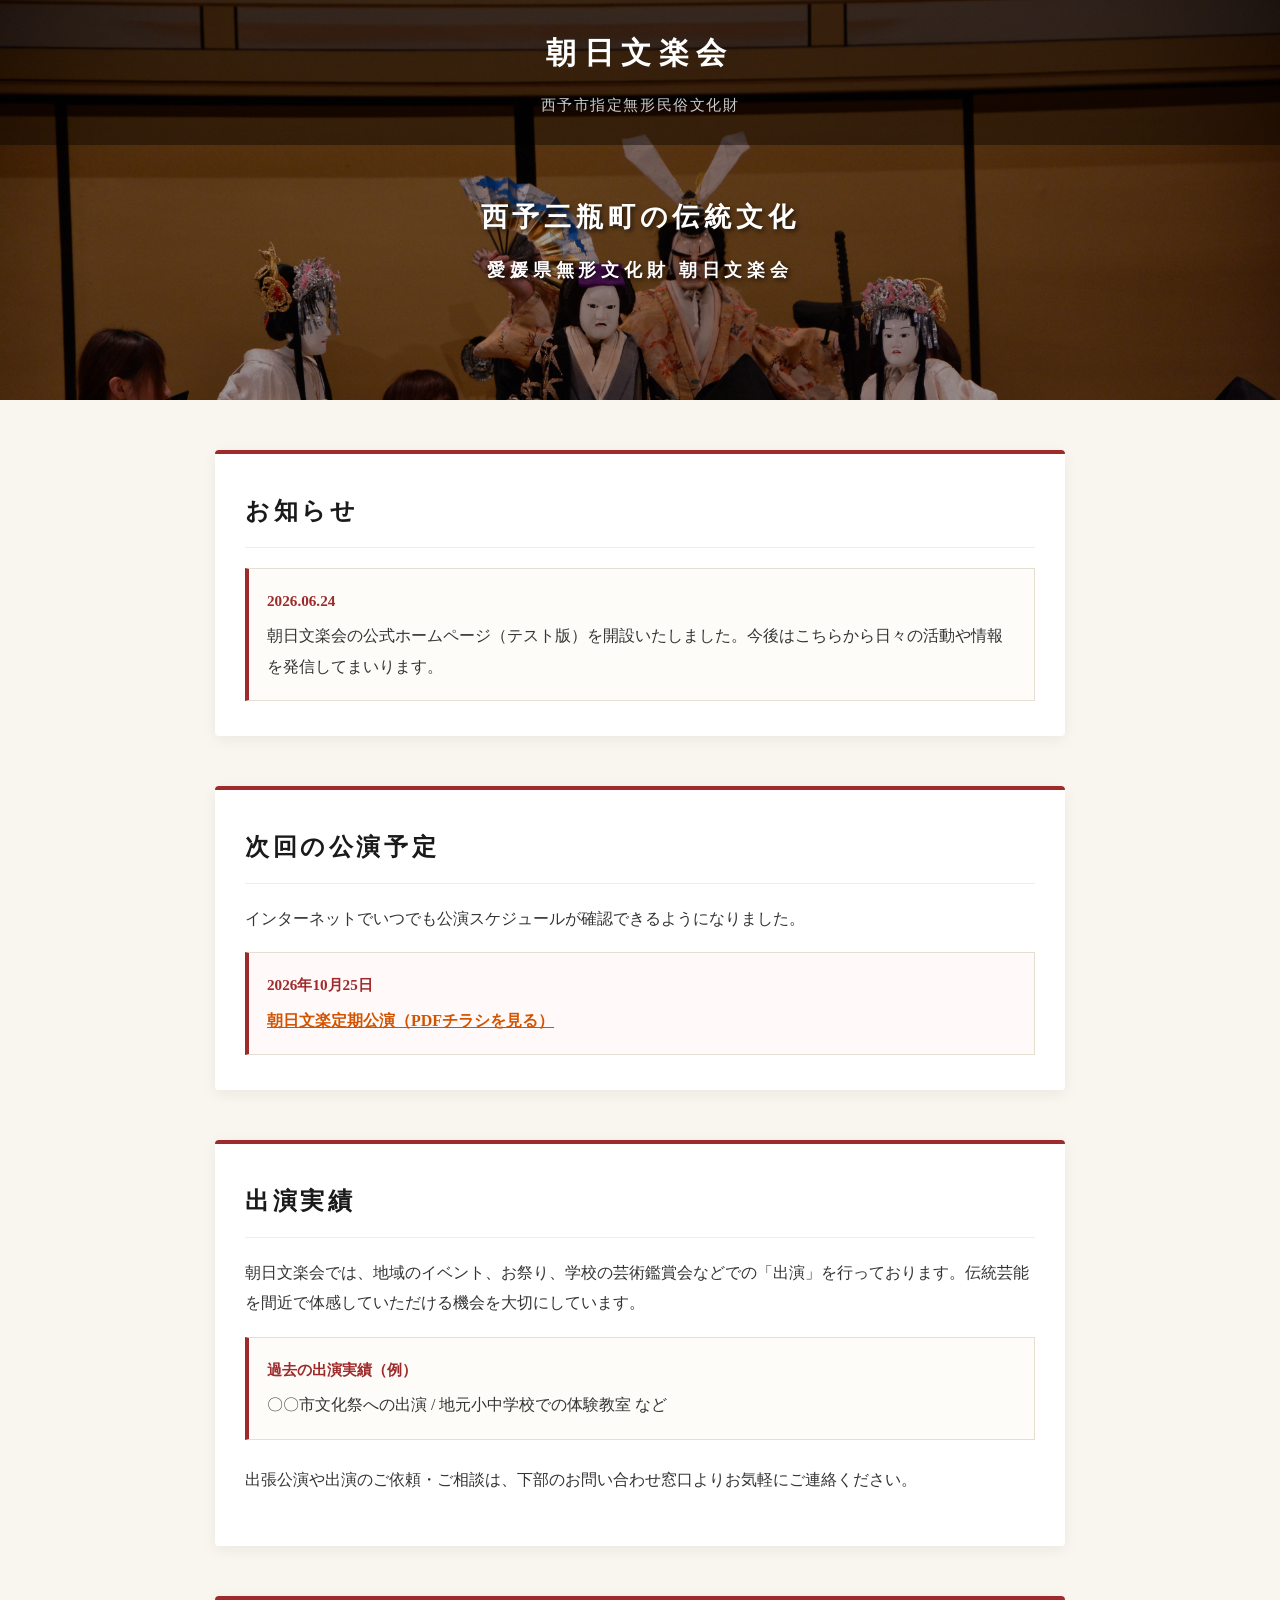
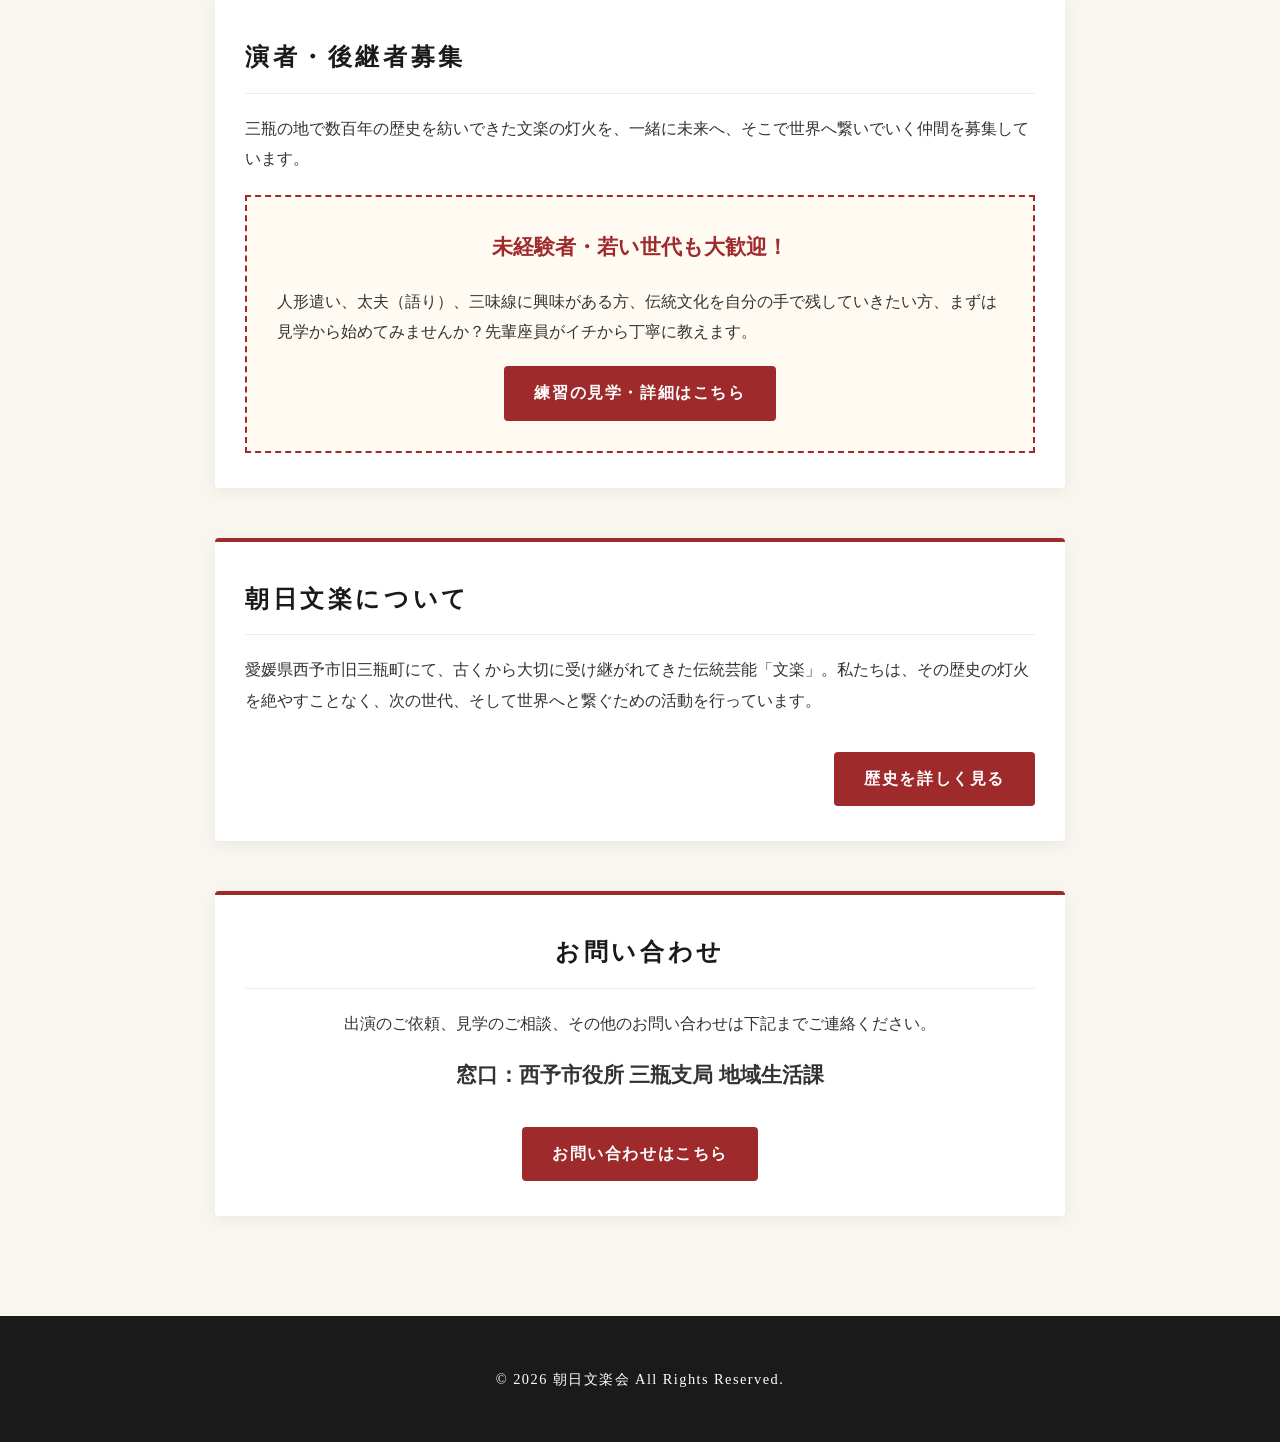
==== index.html @ 59f14d75 "Update index.html" ====
<!DOCTYPE html>
<html lang="ja">
<head>
    <meta charset="UTF-8">
    <meta name="viewport" content="width=device-width, initial-scale=1.0">
    <title>【デモ版】朝日文楽会 オフィシャルサイト</title>
    <link rel="stylesheet" href="style.css">
    <style>
        /* ナビゲーションや追加ボタンの簡易調整（style.cssに記述しても大丈夫です） */
        nav {
            text-align: center;
            margin-top: 10px;
        }
        nav a {
            color: #5c2c16;
            text-decoration: none;
            margin: 0 15px;
            font-weight: bold;
        }
        nav a:hover {
            text-decoration: underline;
        }
        .section-btn-area {
            text-align: right;
            margin-top: 15px;
        }
        /* リンクテキストが分かりやすいように少し調整を追加 */
        .info-box a {
            color: #d35400;
            font-weight: bold;
            text-decoration: underline;
        }
        .info-box a:hover {
            opacity: 0.8;
        }
    </style>
</head>
<body>

    <header>
        <h1>朝日文楽会</h1>
        <p>西予市指定無形民俗文化財</p>
    </header>

    <!-- ▼ ここにメインビジュアル（TOP画像）のHTMLを復活させました -->
    <div class="hero">
        <div class="hero-text">
            <span class="main">西予三瓶町の伝統文化</span>
            <span class="sub">愛媛県無形文化財 朝日文楽会</span>
        </div>
    </div>

    <div class="container">

        <section>
            <h2>お知らせ</h2>
            <div class="info-box">
                <span class="date">2026.06.24</span>
                <p>朝日文楽会の公式ホームページ（テスト版）を開設いたしました。今後はこちらから日々の活動や情報を発信してまいります。</p>
            </div>
        </section>

        <!-- ▼ ここを更新しました -->
        <section>
            <h2>次回の公演予定</h2>
            <p>インターネットでいつでも公演スケジュールが確認できるようになりました。</p>
            <div class="info-box upcoming">
                <span class="date">2026年10月25日</span>
                <p><a href="朝日文楽定期公演_20261025.pdf" target="_blank" rel="noopener noreferrer">朝日文楽定期公演（PDFチラシを見る）</a></p>
            </div>
        </section>

        <section>
            <h2>出演実績</h2>
            <p>朝日文楽会では、地域のイベント、お祭り、学校の芸術鑑賞会などでの「出演」を行っております。伝統芸能を間近で体感していただける機会を大切にしています。</p>
            <div class="info-box">
                <span class="date">過去の出演実績（例）</span>
                <p>〇〇市文化祭への出演 / 地元小中学校での体験教室 など</p>
            </div>
            <p class="history-p">出張公演や出演のご依頼・ご相談は、下部のお問い合わせ窓口よりお気軽にご連絡ください。</p>
        </section>

        <section>
            <h2>演者・後継者募集</h2>
            <p>三瓶の地で数百年の歴史を紡いできた文楽の灯火を、一緒に未来へ、そこで世界へ繋いでいく仲間を募集しています。</p>
            
            <div class="recruit-box">
                <h3>未経験者・若い世代も大歓迎！</h3>
                <p>
                    人形遣い、太夫（語り）、三味線に興味がある方、伝統文化を自分の手で残していきたい方、まずは見学から始めてみませんか？先輩座員がイチから丁寧に教えます。
                </p>
                <a href="#" class="btn">練習の見学・詳細はこちら</a>
            </div>
        </section>

        <section>
            <h2>朝日文楽について</h2>
            <p>愛媛県西予市旧三瓶町にて、古くから大切に受け継がれてきた伝統芸能「文楽」。私たちは、その歴史の灯火を絶やすことなく、次の世代、そして世界へと繋ぐための活動を行っています。</p>
            <div class="section-btn-area">
                <a href="about.html" class="btn">歴史を詳しく見る</a>
            </div>
        </section>

        <section class="contact-section">
            <h2>お問い合わせ</h2>
            <p>出演のご依頼、見学のご相談、その他のお問い合わせは下記までご連絡ください。</p>
            <p class="contact-window">窓口：西予市役所 三瓶支局 地域生活課</p>
            <a href="https://www.city.seiyo.ehime.jp/kakuka/mikame_shisho/chiikiseikatsu/index.html" class="btn">お問い合わせはこちら</a>
        </section>

    </div>

    <footer>
        <p>&copy; 2026 朝日文楽会 All Rights Reserved.</p>
    </footer>

</body>
</html>
---- style.css ----
@charset "UTF-8";

:root {
    --bg-color: #f8f6ef; /* 落ち着いた和紙のような白 */
    --main-color: #1a1a1a; /* 高級感のある黒 */
    --accent-color: #9e2a2b; /* 伝統的な朱・赤系 */
    --text-color: #333333;
}

body {
    font-family: 'Hiragino Mincho ProN', 'Yu Mincho', serif; /* 和風な明朝体 */
    background-color: var(--bg-color);
    color: var(--text-color);
    margin: 0;
    padding: 0;
    line-height: 1.9;
    word-wrap: break-word;
}

/* ヘッダー */
header {
    position: absolute; /* 修正: ヘッダーを浮かせて画像の上に重ねる */
    top: 0;
    left: 0;
    width: 100%;
    box-sizing: border-box; /* 修正: width: 100% と padding の競合を防ぐ */
    background-color: rgba(0, 0, 0, 0.4); /* 修正: 透明度を調整 */
    color: #ffffff;
    padding: 25px 20px; /* 修正: 上下の余白を少し戻す */
    text-align: center;
    z-index: 10; /* 修正: 画像より手前に表示させる */
}

header h1 {
    margin: 0;
    font-size: 1.9rem;
    letter-spacing: 0.25em;
    font-weight: bold;
    color: #ffffff; /* 追加: 白を強制 */
}

header p {
    margin: 8px 0 0 0;
    font-size: 0.95rem;
    color: #cccccc;
    letter-spacing: 0.1em;
}

nav a {
    color: #ffffff !important;
    text-shadow: 1px 1px 3px rgba(0,0,0,0.8);
}

/* メインビジュアル */
.hero {
    width: 100%;
    height: 400px;
    background-image: url('top01.jpg');
    background-size: cover;
    background-position: top center; /* 修正: 画像の上部を基準に表示し、顔を見やすくする */
    display: flex;
    justify-content: center;
    align-items: center;
    position: relative;
    margin-top: 0; /* 修正: 上の隙間を消す */
}

.hero::before {
    content: '';
    position: absolute;
    top:0; left:0; right:0; bottom:0;
    background: rgba(0,0,0,0.4); /* 元の落ち着いた黒ベースの透かし */
}

.hero-text {
    position: relative;
    color: #ffffff;
    text-align: center;
    letter-spacing: 0.3em;
    font-weight: bold;
    text-shadow: 2px 2px 5px rgba(0,0,0,0.7);
    margin-top: 80px; /* 修正: ヘッダーと重ならないように文字を少し下にずらす */
}

.hero-text .main {
    font-size: 1.7rem;
    display: block;
    margin-bottom: 10px;
}

.hero-text .sub {
    font-size: 1.1rem;
    display: block;
}

/* コンテンツ全体の囲み */
.container {
    max-width: 850px;
    margin: 0 auto;
    padding: 50px 20px;
}

/* 各セクションのスタイル */
section {
    background: #ffffff;
    margin-bottom: 50px;
    padding: 35px 30px;
    border-radius: 4px;
    box-shadow: 0 4px 15px rgba(0,0,0,0.06);
    border-top: 4px solid var(--accent-color);
}

h2 {
    font-size: 1.5rem;
    color: var(--main-color);
    border-bottom: 1px solid #eee;
    padding-bottom: 12px;
    margin-top: 0;
    letter-spacing: 0.15em;
    font-weight: bold;
}

/* お知らせ・公演用ボックス */
.info-box {
    background-color: #fdfcf8;
    border: 1px solid #e5dfd3;
    padding: 18px;
    margin-top: 18px;
    border-left: 4px solid var(--accent-color);
}

.info-box p {
    margin: 0;
}

/* 次回公演予定セクションの特別仕様ボックス */
.info-box.upcoming {
    background-color: #fff9f9;
    font-weight: bold;
}

.date {
    font-weight: bold;
    color: var(--accent-color);
    font-size: 0.95rem;
    display: block;
    margin-bottom: 6px;
}

/* 過去実績用ボックスの余白調整 */
.history-p {
    margin-top: 25px;
}

/* 募集用特別ボックス */
.recruit-box {
    background-color: #fffaf2;
    border: 2px dashed var(--accent-color);
    padding: 30px;
    margin-top: 20px;
    text-align: center;
}

.recruit-box h3 {
    margin-top: 0;
    color: var(--accent-color);
    font-size: 1.3rem;
}

.recruit-box p {
    margin: 15px 0 0 0;
    text-align: left;
    font-size: 0.98rem;
    line-height: 1.9;
}

/* ボタン */
.btn {
    display: inline-block;
    background-color: var(--accent-color);
    color: #ffffff;
    padding: 12px 30px;
    text-decoration: none;
    border-radius: 4px;
    font-weight: bold;
    margin-top: 20px;
    transition: background 0.3s;
    letter-spacing: 0.1em;
}

.btn:hover {
    background-color: var(--main-color);
}

/* お問い合わせセクション */
.contact-section {
    text-align: center;
}

.contact-window {
    font-weight: bold;
    font-size: 1.3rem;
    margin: 12px 0;
}

/* フッター */
footer {
    background-color: var(--main-color);
    color: #ffffff;
    text-align: center;
    padding: 35px 20px;
    font-size: 0.9rem;
    letter-spacing: 0.1em;
}

/* ボタン配置エリア（中央揃え） */
.section-btn-area {
    text-align: center;
    margin-top: 15px;
}
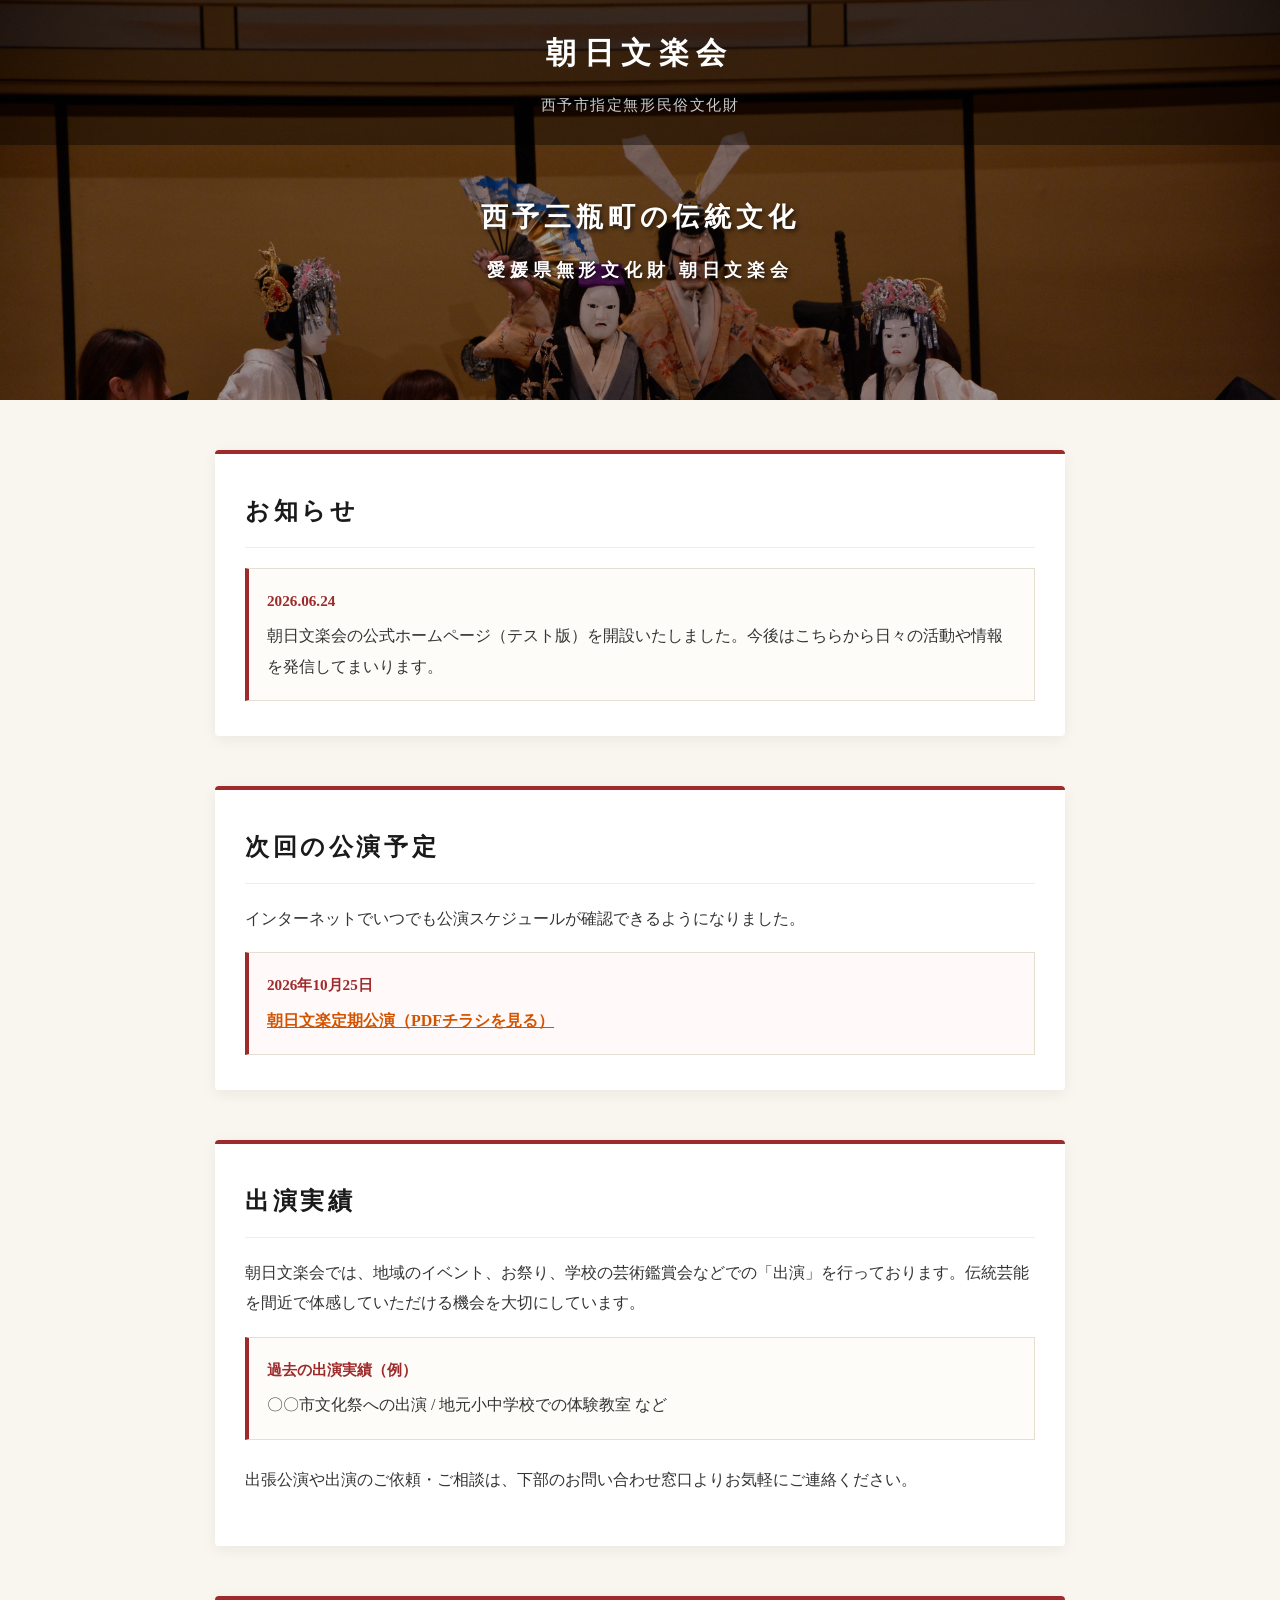
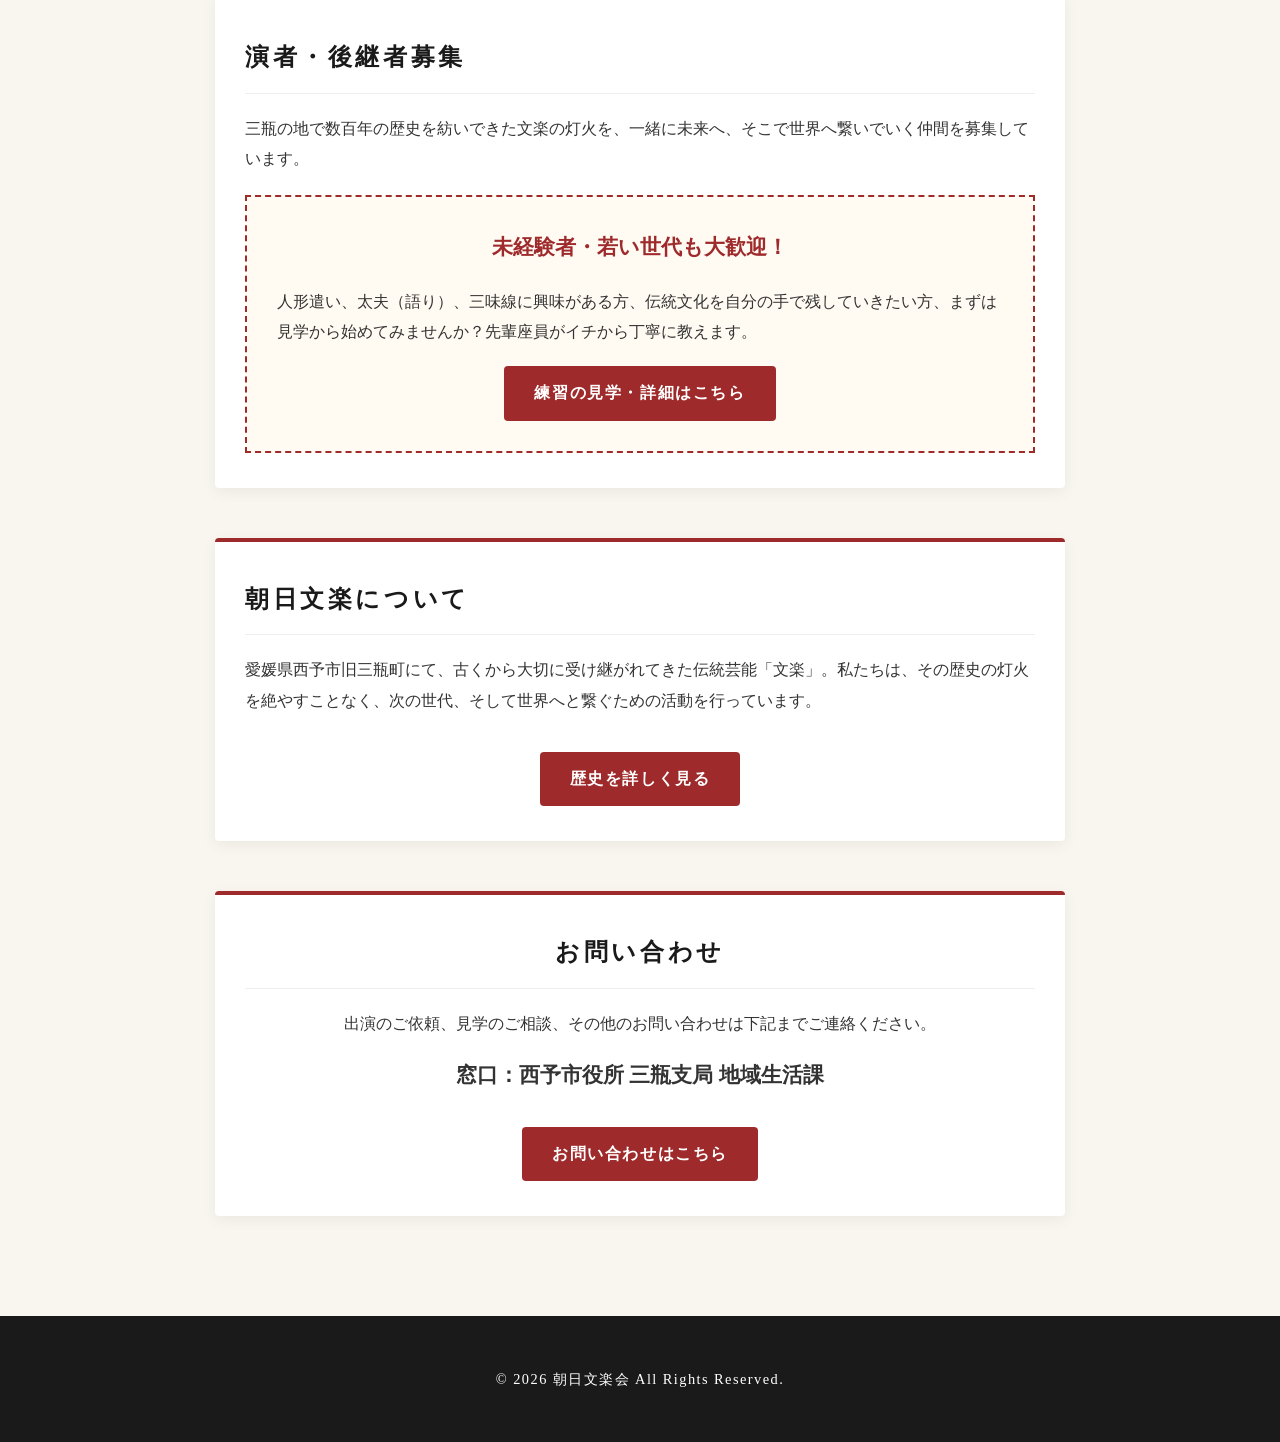
==== commit e71cb3d5: "コード調整" ====
--- a/index.html
+++ b/index.html
@@ -5,35 +5,6 @@
     <meta name="viewport" content="width=device-width, initial-scale=1.0">
     <title>【デモ版】朝日文楽会 オフィシャルサイト</title>
     <link rel="stylesheet" href="style.css">
-    <style>
-        /* ナビゲーションや追加ボタンの簡易調整（style.cssに記述しても大丈夫です） */
-        nav {
-            text-align: center;
-            margin-top: 10px;
-        }
-        nav a {
-            color: #5c2c16;
-            text-decoration: none;
-            margin: 0 15px;
-            font-weight: bold;
-        }
-        nav a:hover {
-            text-decoration: underline;
-        }
-        .section-btn-area {
-            text-align: right;
-            margin-top: 15px;
-        }
-        /* リンクテキストが分かりやすいように少し調整を追加 */
-        .info-box a {
-            color: #d35400;
-            font-weight: bold;
-            text-decoration: underline;
-        }
-        .info-box a:hover {
-            opacity: 0.8;
-        }
-    </style>
 </head>
 <body>
 
@@ -42,7 +13,6 @@
         <p>西予市指定無形民俗文化財</p>
     </header>
 
-    <!-- ▼ ここにメインビジュアル（TOP画像）のHTMLを復活させました -->
     <div class="hero">
         <div class="hero-text">
             <span class="main">西予三瓶町の伝統文化</span>
@@ -60,7 +30,6 @@
             </div>
         </section>
 
-        <!-- ▼ ここを更新しました -->
         <section>
             <h2>次回の公演予定</h2>
             <p>インターネットでいつでも公演スケジュールが確認できるようになりました。</p>
@@ -115,4 +84,4 @@
     </footer>
 
 </body>
-</html>
+</html>
--- a/style.css
+++ b/style.css
@@ -19,16 +19,16 @@
 
 /* ヘッダー */
 header {
-    position: absolute; /* 修正: ヘッダーを浮かせて画像の上に重ねる */
+    position: absolute;
     top: 0;
     left: 0;
     width: 100%;
-    box-sizing: border-box; /* 修正: width: 100% と padding の競合を防ぐ */
-    background-color: rgba(0, 0, 0, 0.4); /* 修正: 透明度を調整 */
-    color: #ffffff;
-    padding: 25px 20px; /* 修正: 上下の余白を少し戻す */
-    text-align: center;
-    z-index: 10; /* 修正: 画像より手前に表示させる */
+    box-sizing: border-box;
+    background-color: rgba(0, 0, 0, 0.4);
+    color: #ffffff;
+    padding: 25px 20px;
+    text-align: center;
+    z-index: 10;
 }
 
 header h1 {
@@ -36,7 +36,7 @@
     font-size: 1.9rem;
     letter-spacing: 0.25em;
     font-weight: bold;
-    color: #ffffff; /* 追加: 白を強制 */
+    color: #ffffff;
 }
 
 header p {
@@ -46,9 +46,22 @@
     letter-spacing: 0.1em;
 }
 
+/* ナビゲーション */
+nav {
+    text-align: center;
+    margin-top: 10px;
+}
+
 nav a {
     color: #ffffff !important;
     text-shadow: 1px 1px 3px rgba(0,0,0,0.8);
+    text-decoration: none;
+    margin: 0 15px;
+    font-weight: bold;
+}
+
+nav a:hover {
+    text-decoration: underline;
 }
 
 /* メインビジュアル */
@@ -57,19 +70,19 @@
     height: 400px;
     background-image: url('top01.jpg');
     background-size: cover;
-    background-position: top center; /* 修正: 画像の上部を基準に表示し、顔を見やすくする */
+    background-position: top center;
     display: flex;
     justify-content: center;
     align-items: center;
     position: relative;
-    margin-top: 0; /* 修正: 上の隙間を消す */
+    margin-top: 0;
 }
 
 .hero::before {
     content: '';
     position: absolute;
     top:0; left:0; right:0; bottom:0;
-    background: rgba(0,0,0,0.4); /* 元の落ち着いた黒ベースの透かし */
+    background: rgba(0,0,0,0.4);
 }
 
 .hero-text {
@@ -79,7 +92,7 @@
     letter-spacing: 0.3em;
     font-weight: bold;
     text-shadow: 2px 2px 5px rgba(0,0,0,0.7);
-    margin-top: 80px; /* 修正: ヘッダーと重ならないように文字を少し下にずらす */
+    margin-top: 80px;
 }
 
 .hero-text .main {
@@ -133,6 +146,17 @@
     margin: 0;
 }
 
+/* リンクテキストが分かりやすいように調整 */
+.info-box a {
+    color: #d35400;
+    font-weight: bold;
+    text-decoration: underline;
+}
+
+.info-box a:hover {
+    opacity: 0.8;
+}
+
 /* 次回公演予定セクションの特別仕様ボックス */
 .info-box.upcoming {
     background-color: #fff9f9;
@@ -192,6 +216,12 @@
     background-color: var(--main-color);
 }
 
+/* ボタン配置エリア（中央揃え） */
+.section-btn-area {
+    text-align: center;
+    margin-top: 15px;
+}
+
 /* お問い合わせセクション */
 .contact-section {
     text-align: center;
@@ -211,10 +241,4 @@
     padding: 35px 20px;
     font-size: 0.9rem;
     letter-spacing: 0.1em;
-}
-
-/* ボタン配置エリア（中央揃え） */
-.section-btn-area {
-    text-align: center;
-    margin-top: 15px;
-}
+}
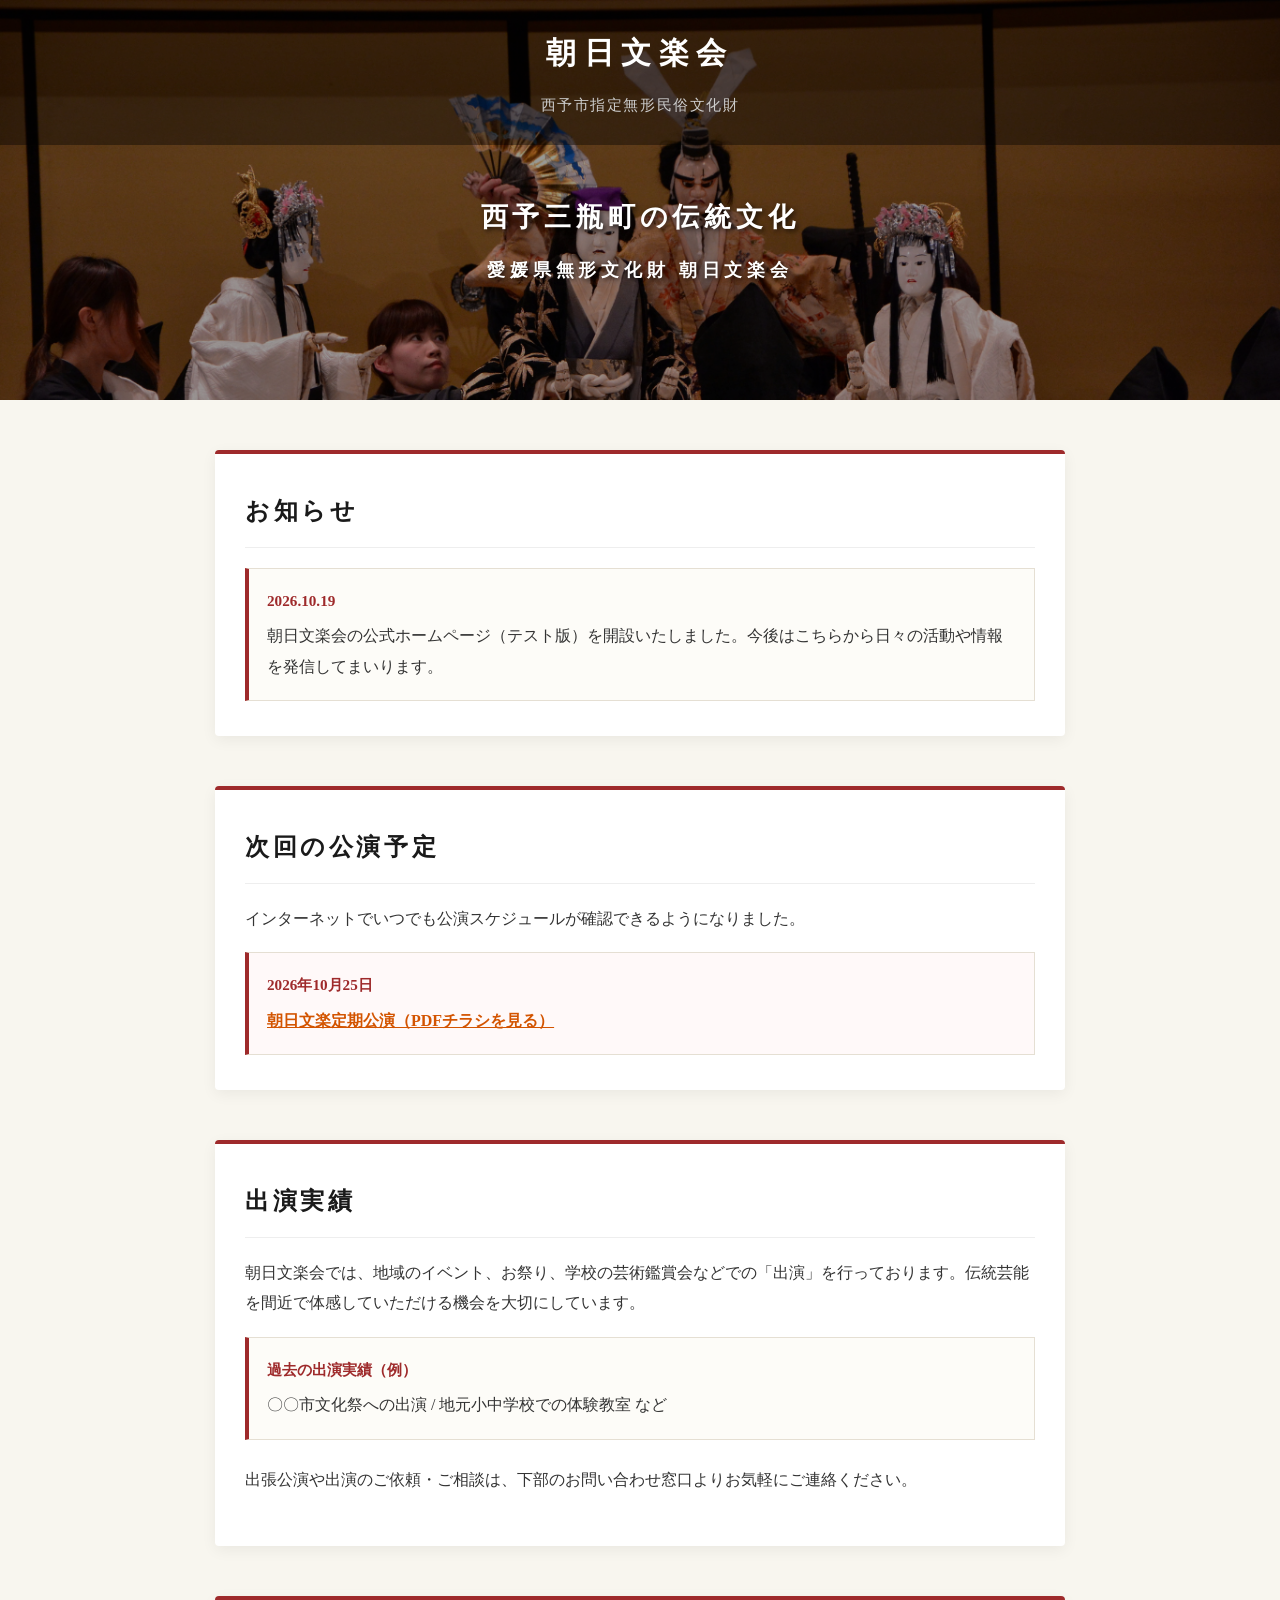
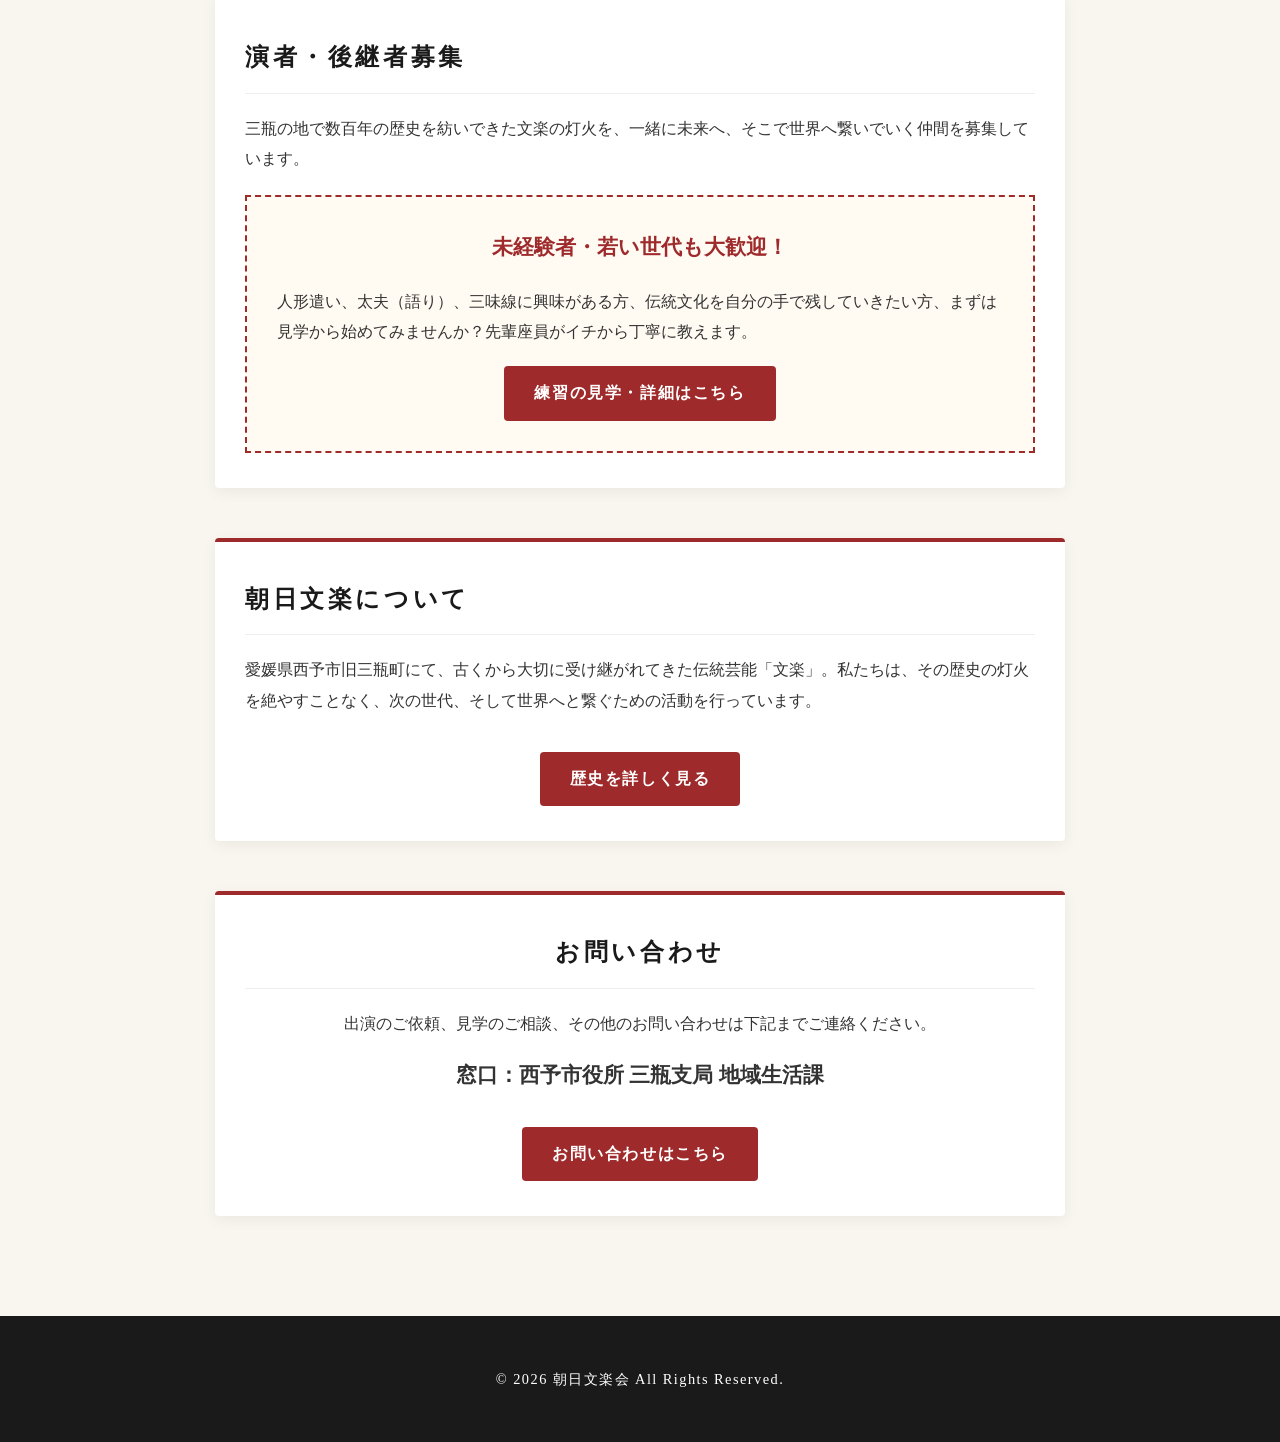
==== commit 25a4ab17: "調整2" ====
--- a/index.html
+++ b/index.html
@@ -25,7 +25,7 @@
         <section>
             <h2>お知らせ</h2>
             <div class="info-box">
-                <span class="date">2026.06.24</span>
+                <span class="date">2026.10.19</span>
                 <p>朝日文楽会の公式ホームページ（テスト版）を開設いたしました。今後はこちらから日々の活動や情報を発信してまいります。</p>
             </div>
         </section>
--- a/style.css
+++ b/style.css
@@ -68,7 +68,7 @@
 .hero {
     width: 100%;
     height: 400px;
-    background-image: url('top01.jpg');
+    background-image: url('top_header_01.png');
     background-size: cover;
     background-position: top center;
     display: flex;
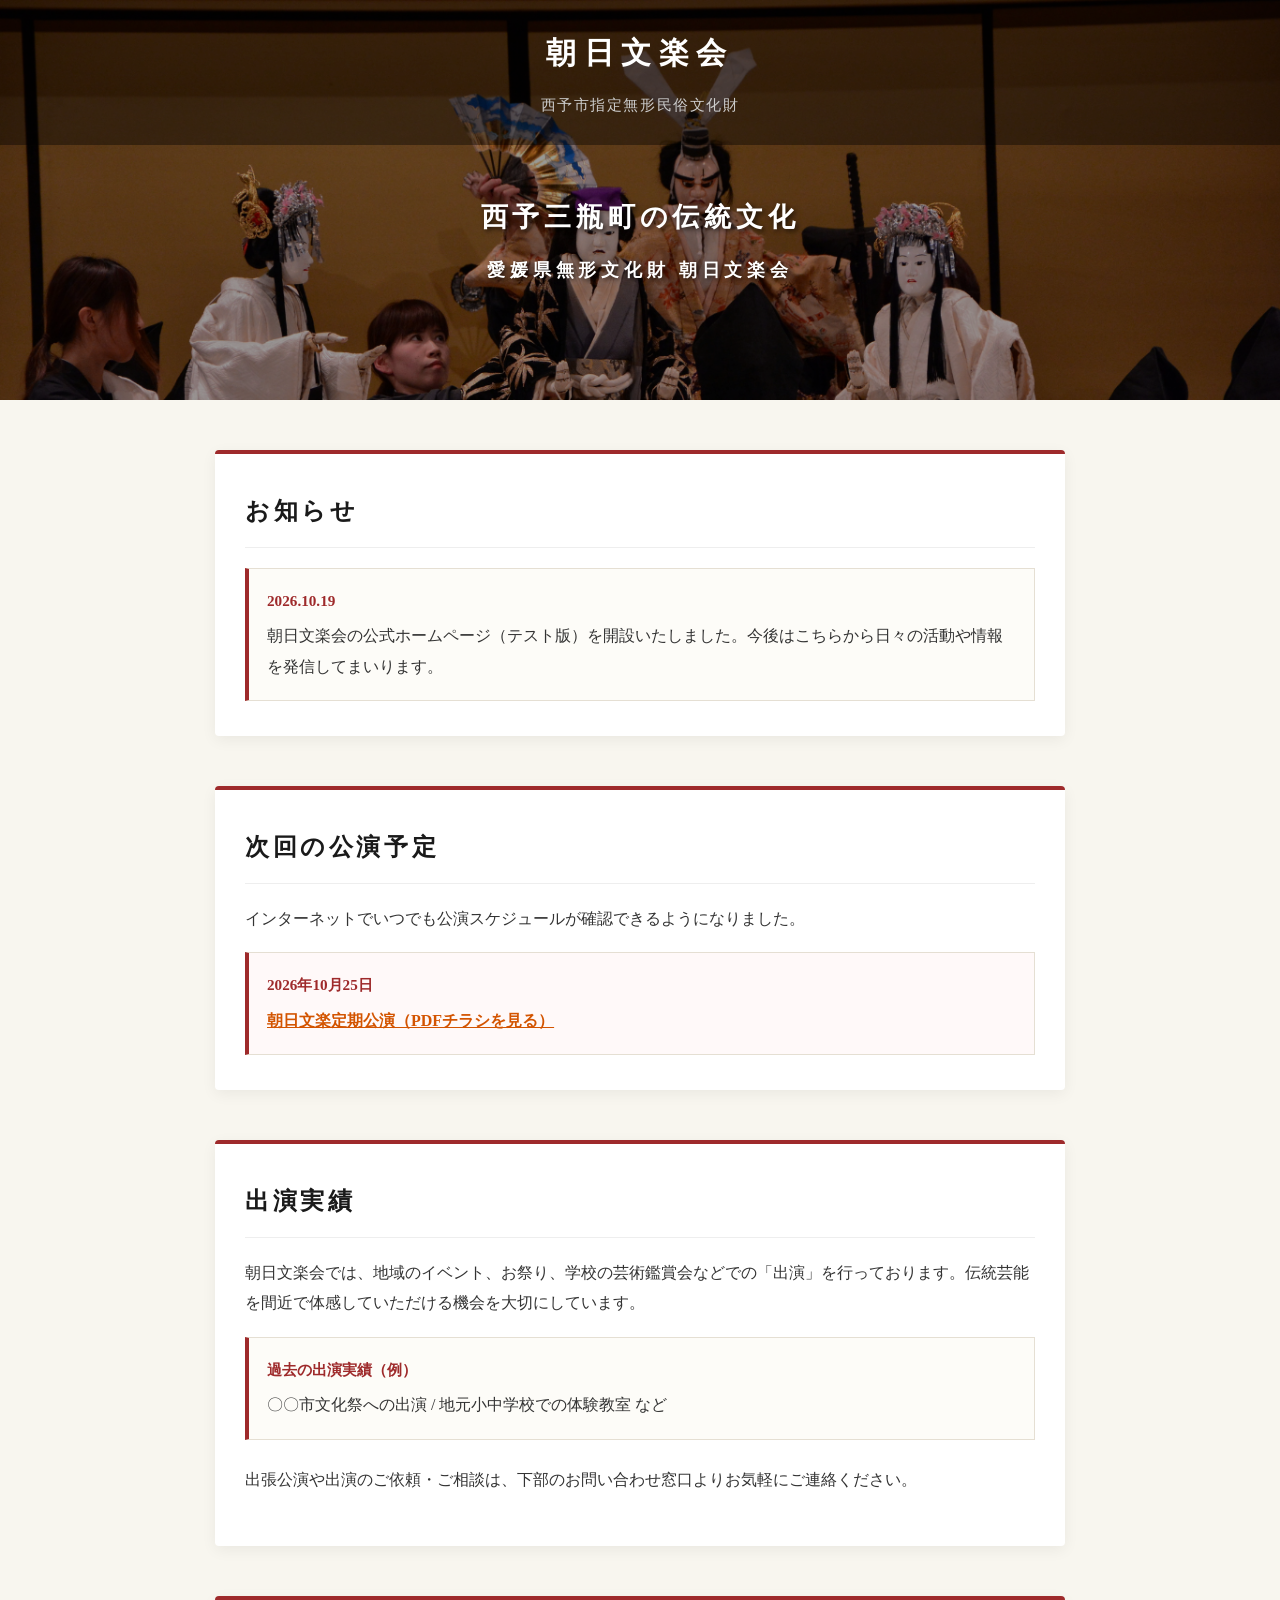
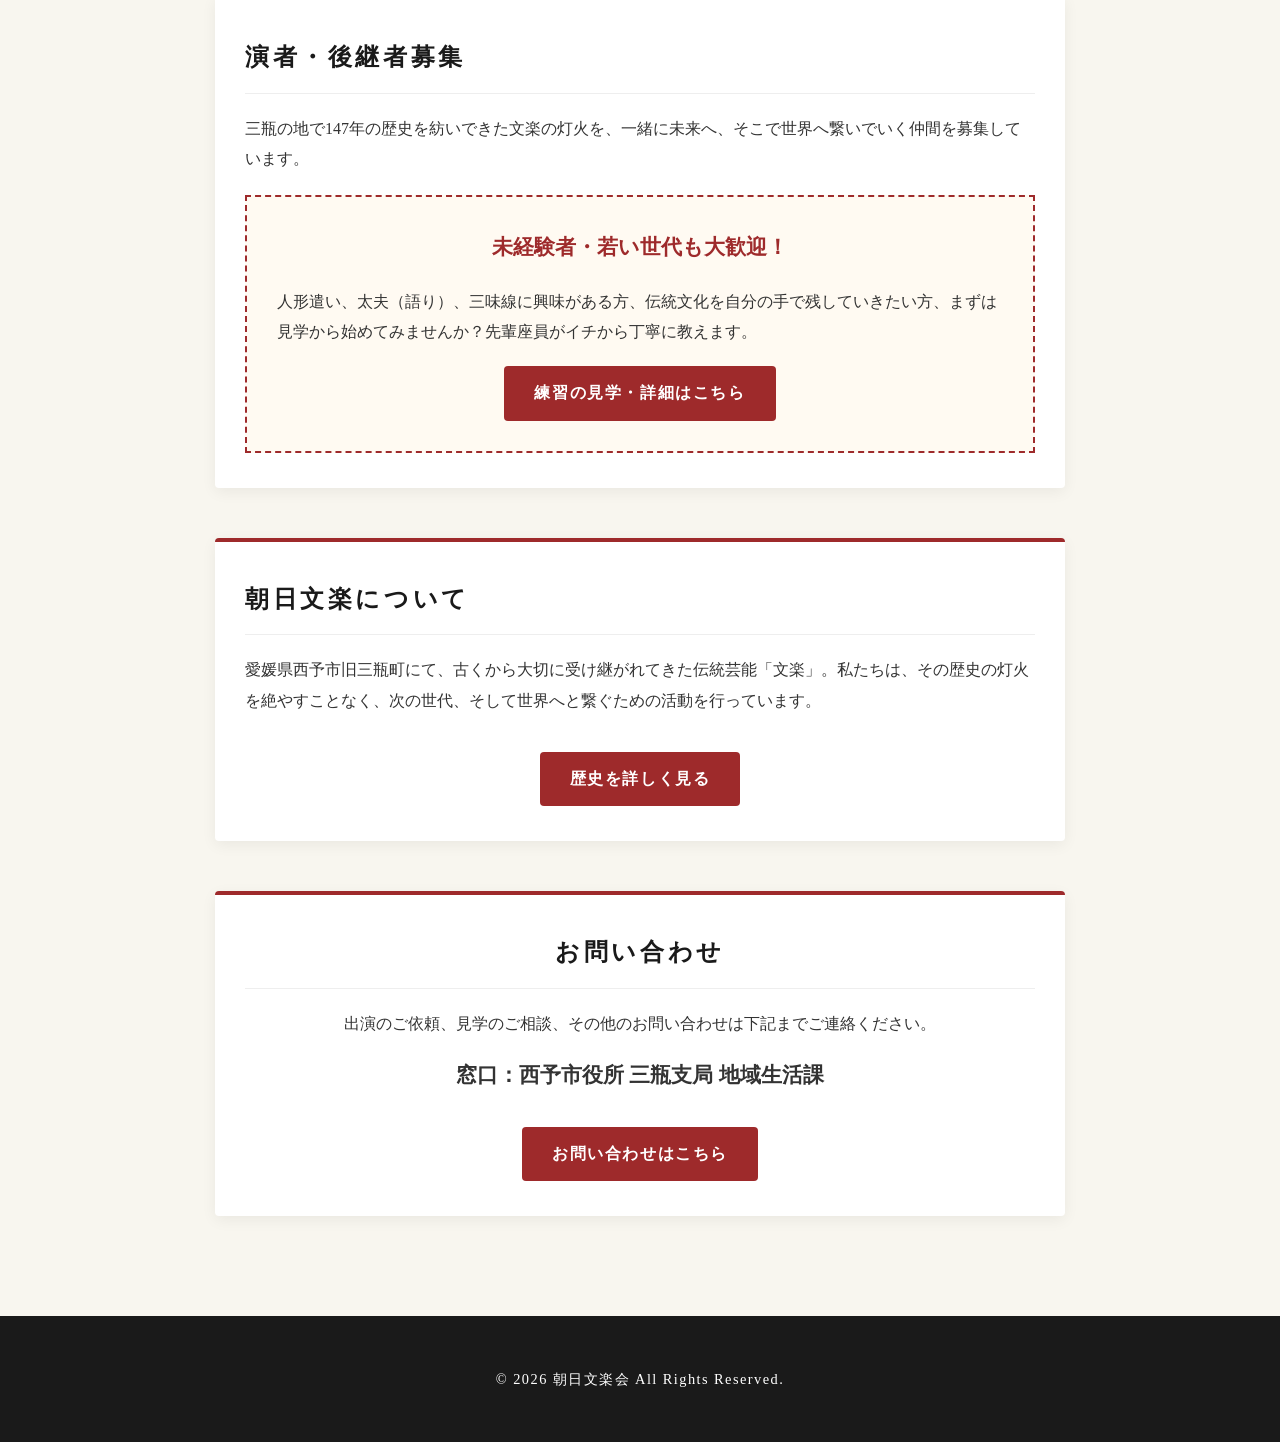
==== commit e0335bd7: "Update index.html" ====
--- a/index.html
+++ b/index.html
@@ -51,7 +51,7 @@
 
         <section>
             <h2>演者・後継者募集</h2>
-            <p>三瓶の地で数百年の歴史を紡いできた文楽の灯火を、一緒に未来へ、そこで世界へ繋いでいく仲間を募集しています。</p>
+            <p>三瓶の地で147年の歴史を紡いできた文楽の灯火を、一緒に未来へ、そこで世界へ繋いでいく仲間を募集しています。</p>
             
             <div class="recruit-box">
                 <h3>未経験者・若い世代も大歓迎！</h3>
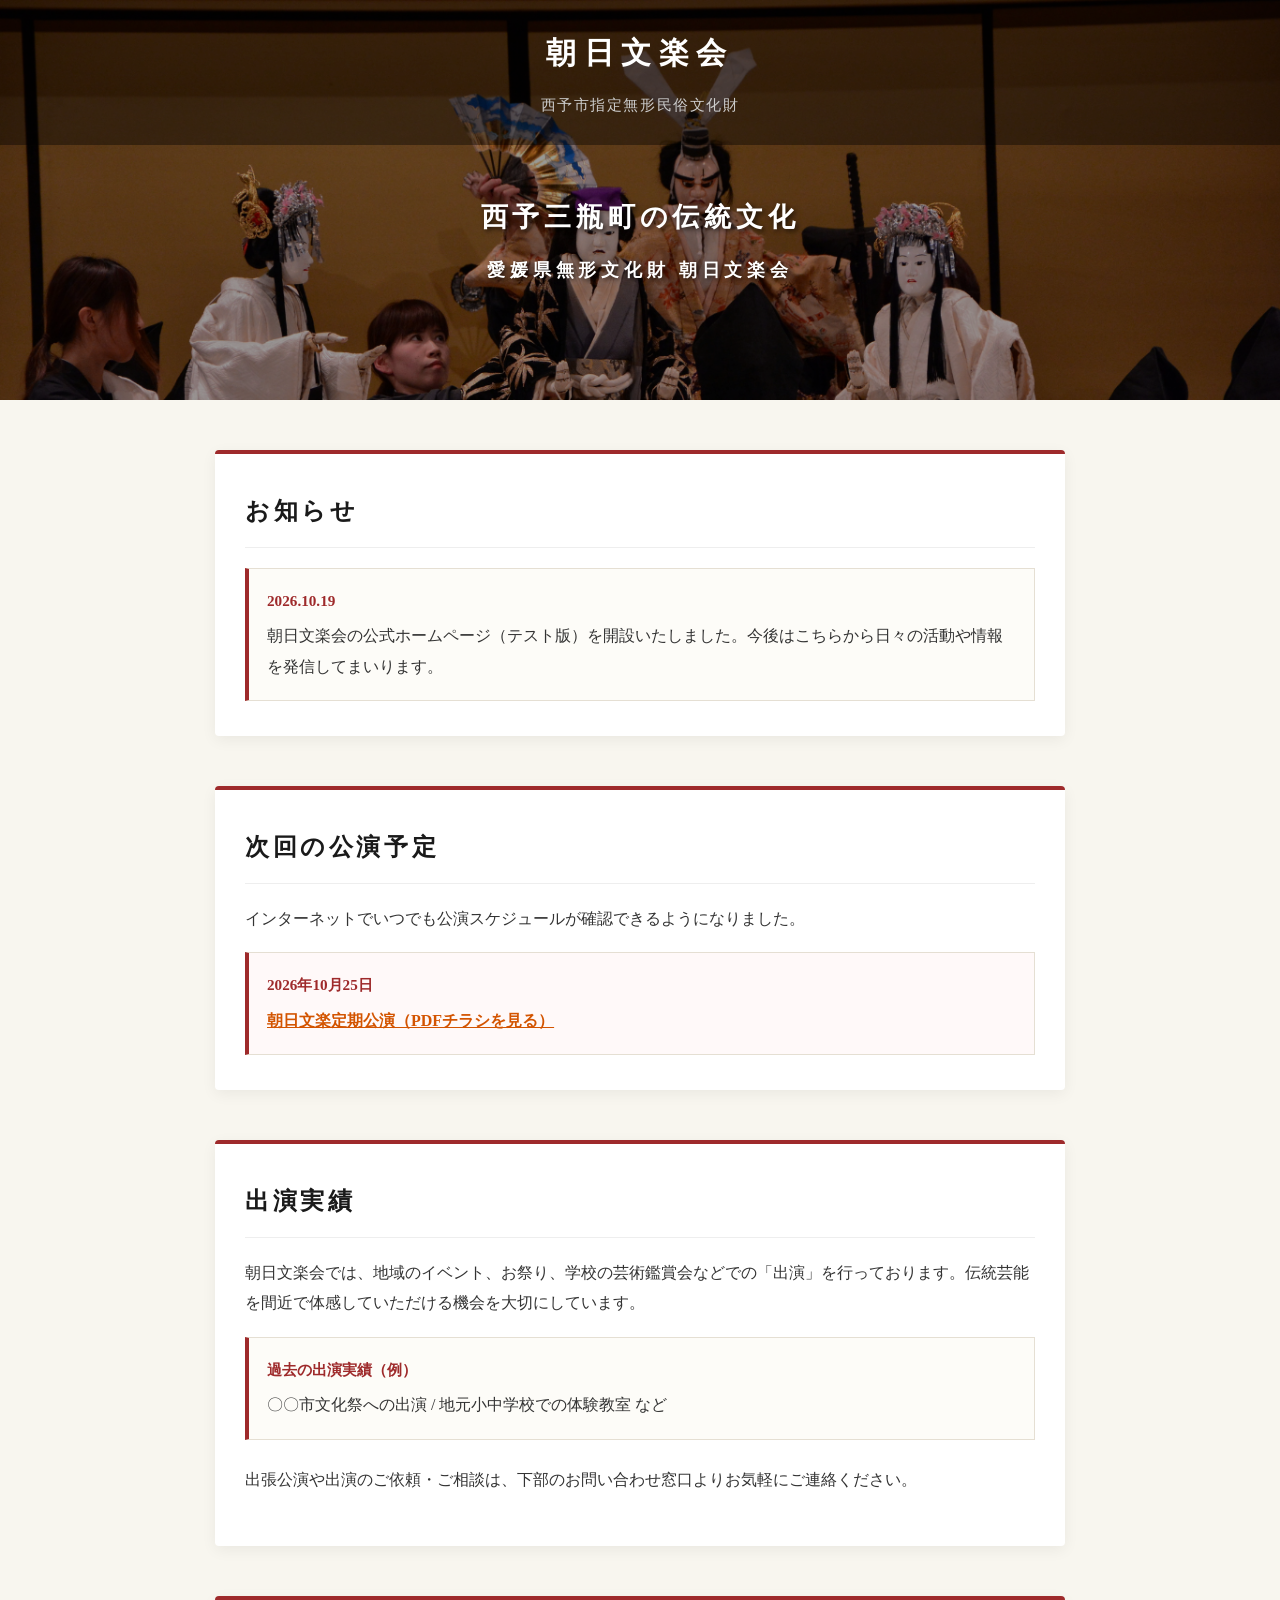
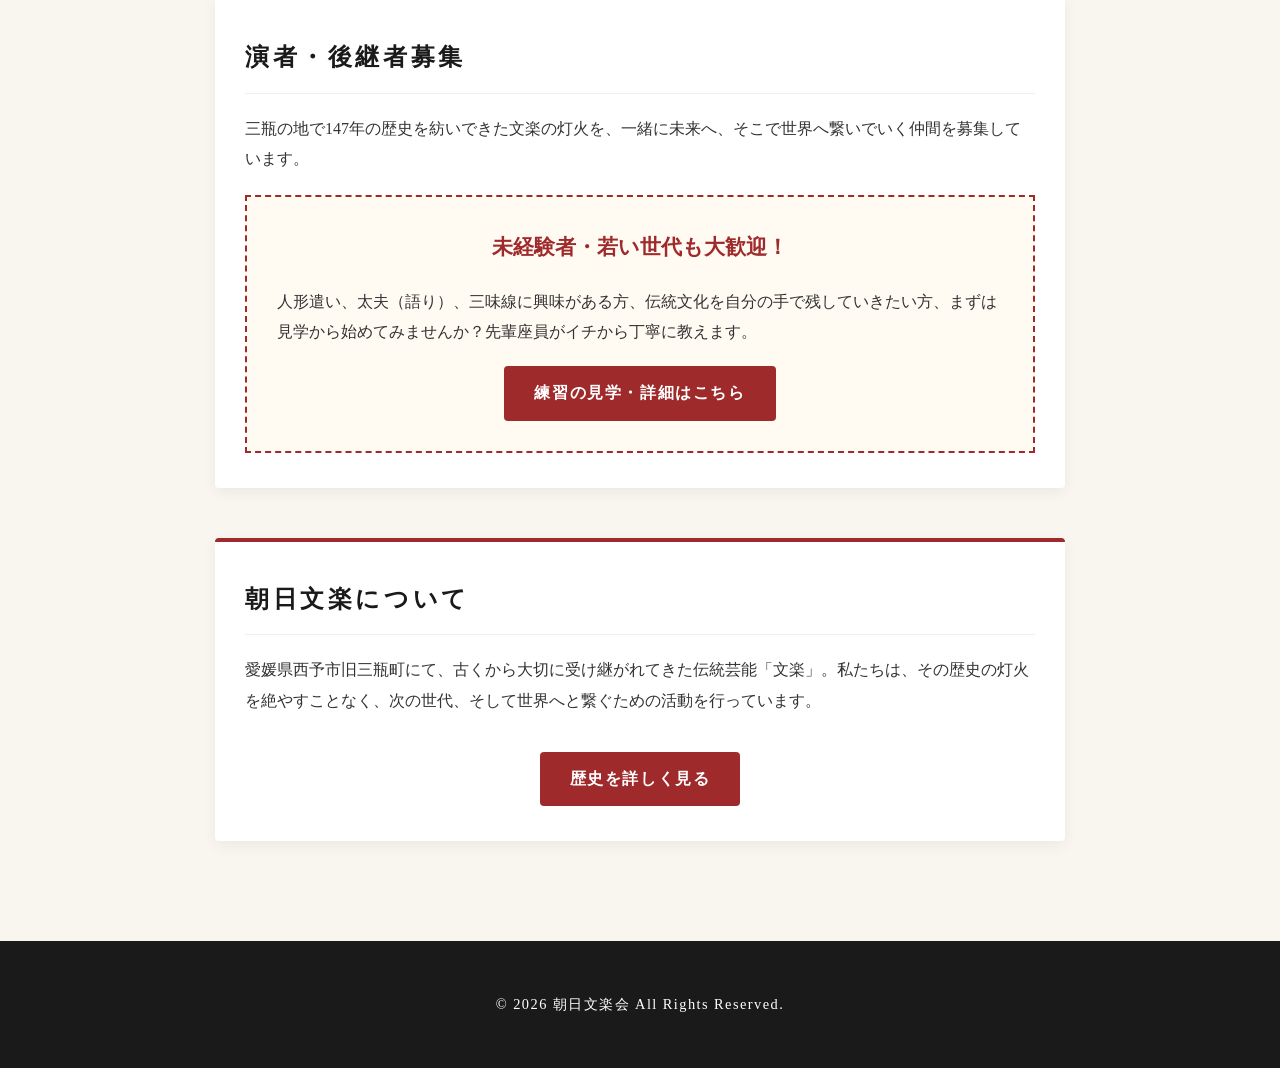
==== commit 6c91a838: "Update index.html" ====
--- a/index.html
+++ b/index.html
@@ -70,13 +70,6 @@
             </div>
         </section>
 
-        <section class="contact-section">
-            <h2>お問い合わせ</h2>
-            <p>出演のご依頼、見学のご相談、その他のお問い合わせは下記までご連絡ください。</p>
-            <p class="contact-window">窓口：西予市役所 三瓶支局 地域生活課</p>
-            <a href="https://www.city.seiyo.ehime.jp/kakuka/mikame_shisho/chiikiseikatsu/index.html" class="btn">お問い合わせはこちら</a>
-        </section>
-
     </div>
 
     <footer>
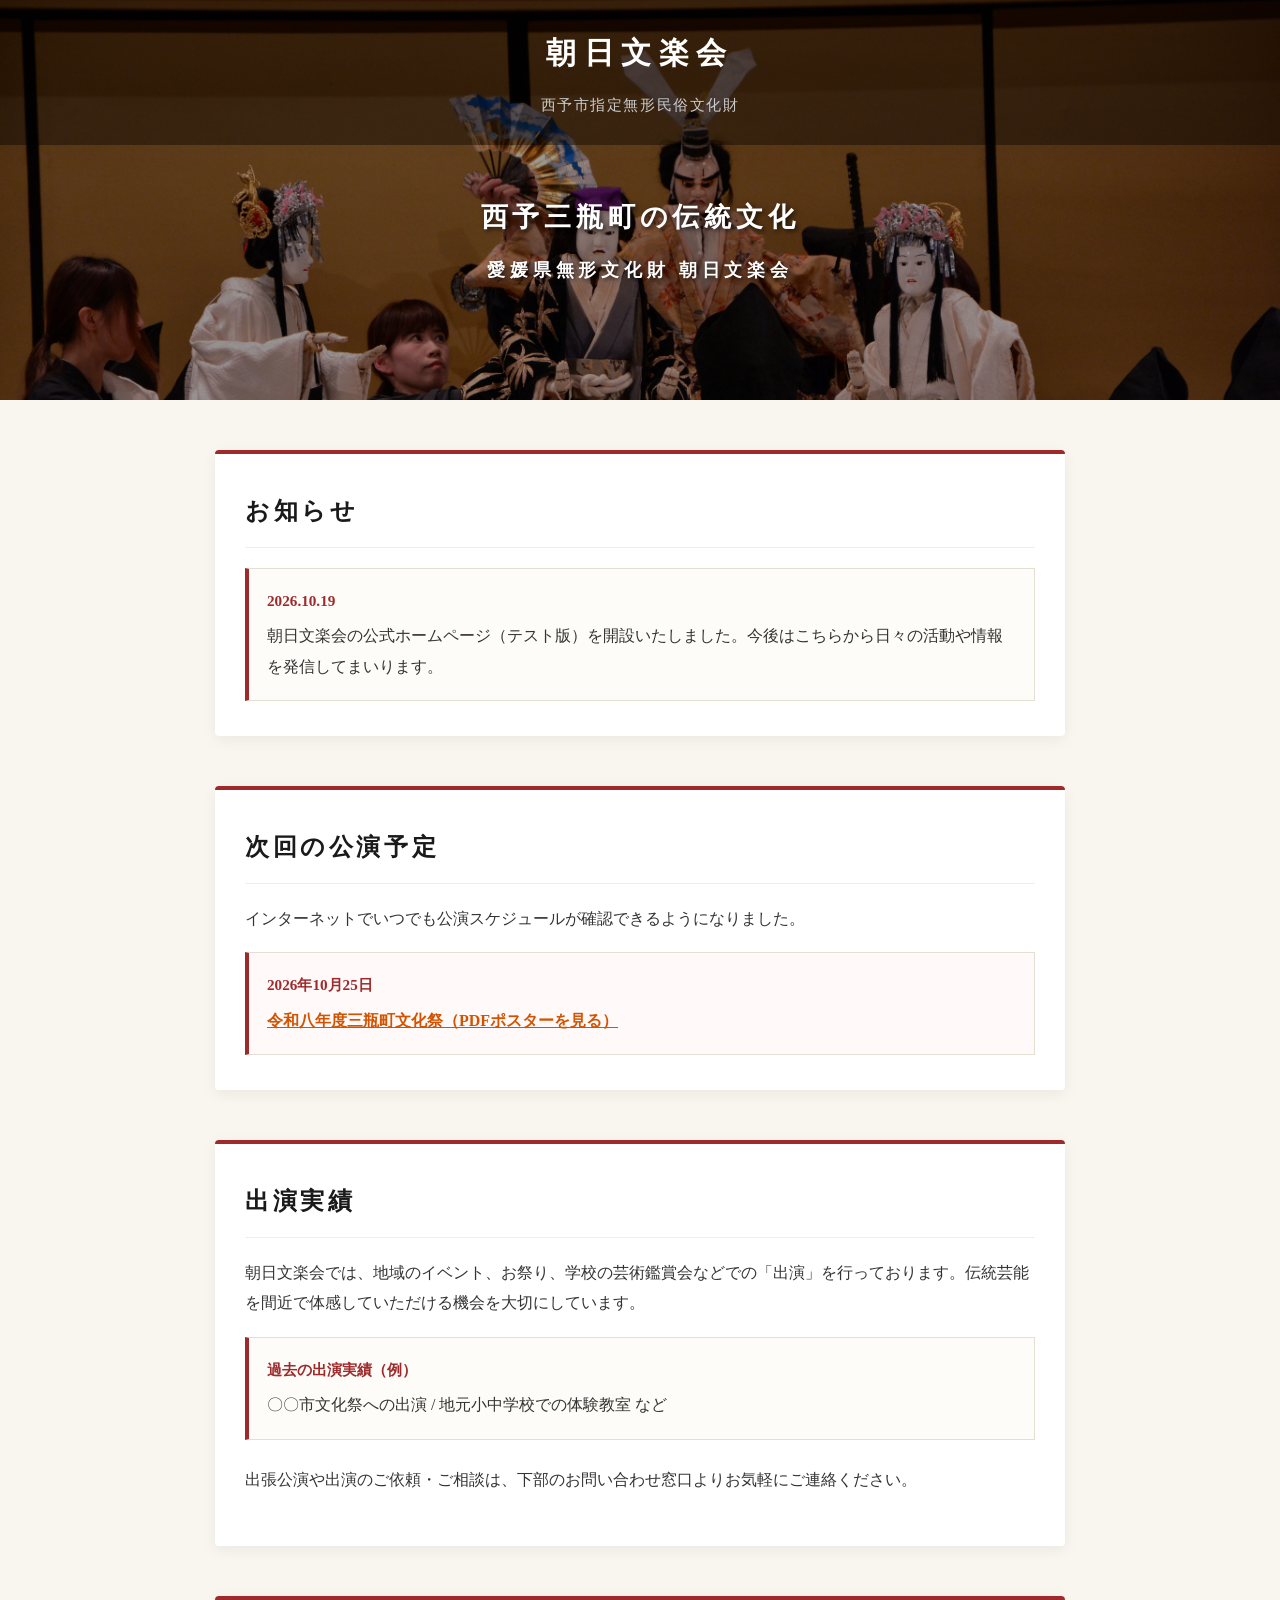
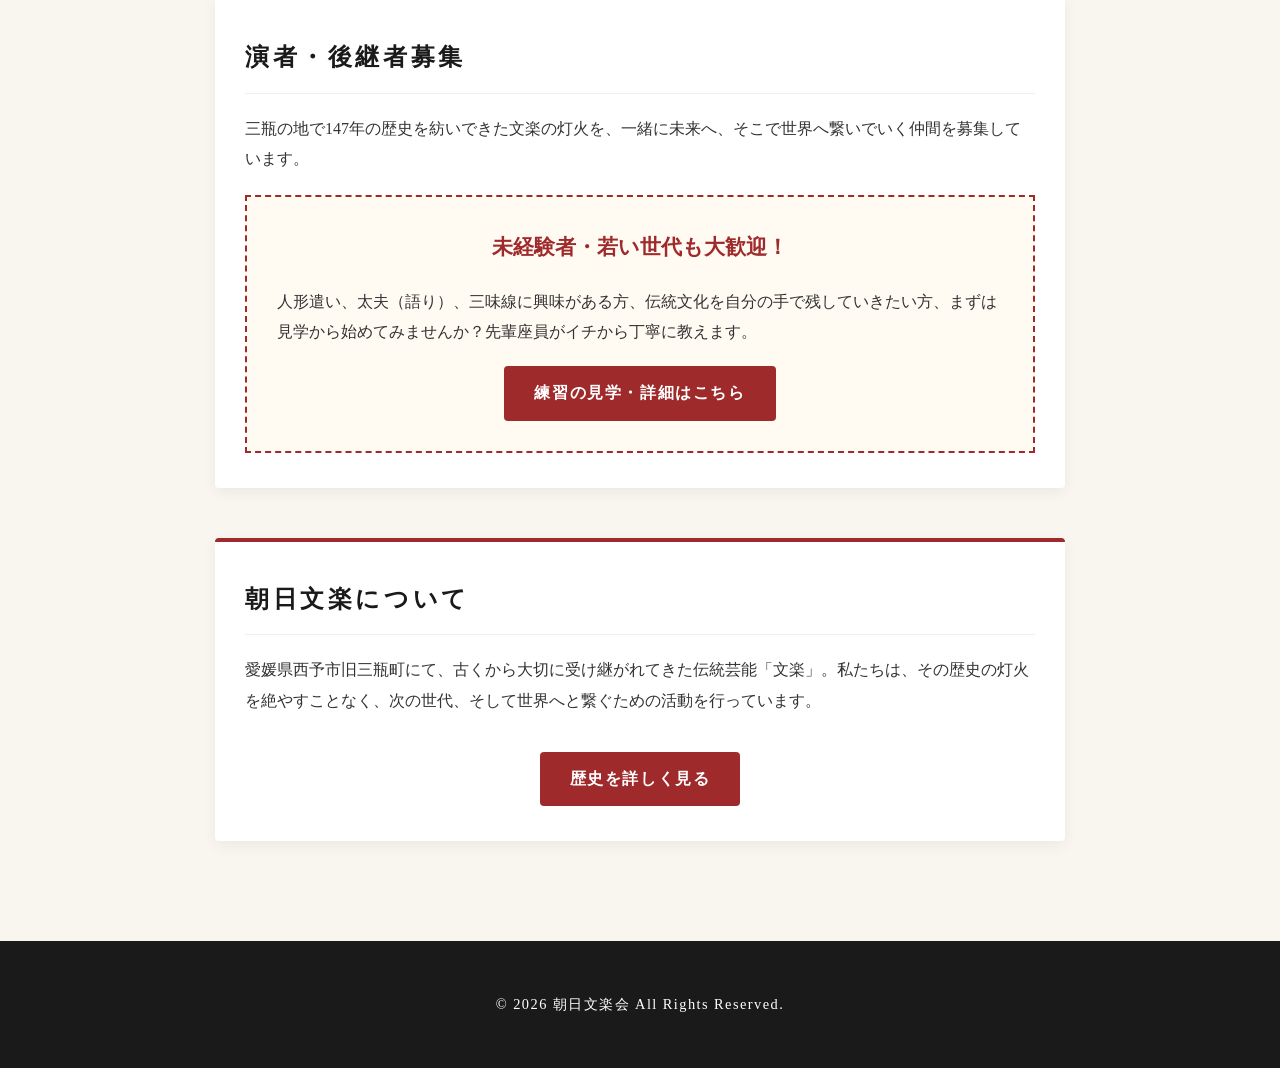
==== commit d13e77af: "修正" ====
--- a/index.html
+++ b/index.html
@@ -35,7 +35,7 @@
             <p>インターネットでいつでも公演スケジュールが確認できるようになりました。</p>
             <div class="info-box upcoming">
                 <span class="date">2026年10月25日</span>
-                <p><a href="朝日文楽定期公演_20261025.pdf" target="_blank" rel="noopener noreferrer">朝日文楽定期公演（PDFチラシを見る）</a></p>
+                <p><a href="令和八年度三瓶町文化祭_20261025.pdf" target="_blank" rel="noopener noreferrer">令和八年度三瓶町文化祭（PDFポスターを見る）</a></p>
             </div>
         </section>
 
